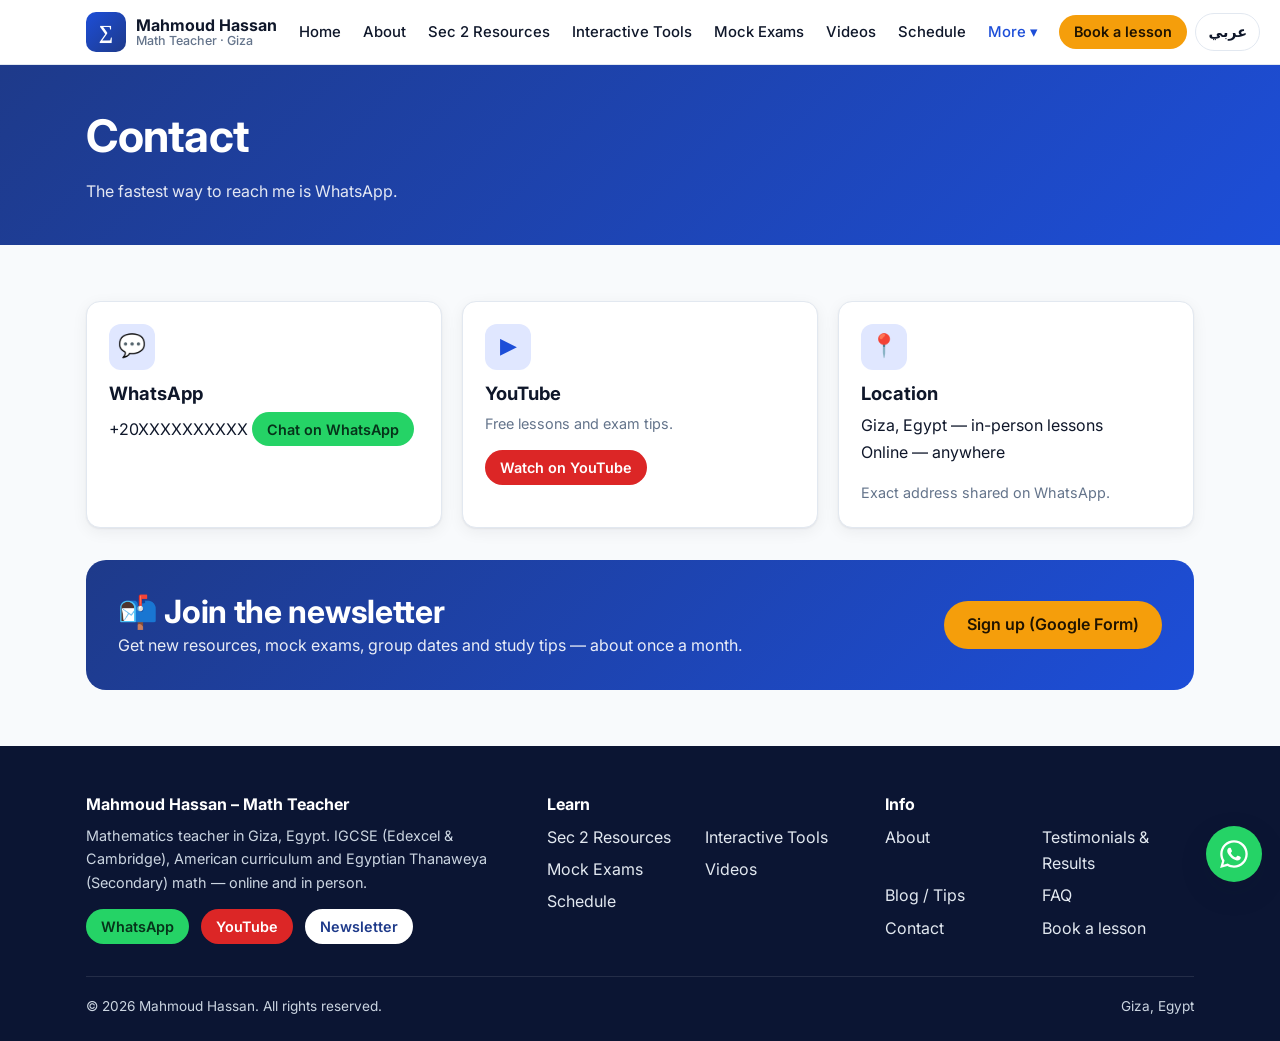
==== contact.html @ c02377ec "Build bilingual math teacher website for GitHub Pages Static HTML/CSS/JS site with English/Arabic (R" ====
<!DOCTYPE html>
<html lang="en" dir="ltr">
<head>
  <meta charset="utf-8">
  <meta name="viewport" content="width=device-width, initial-scale=1">
  <title>Contact Mahmoud Hassan – Math Teacher in Giza | WhatsApp & Newsletter</title>
  <meta name="title-ar" content="تواصل مع محمود حسن – مدرس رياضيات في الجيزة | واتساب والنشرة البريدية">
  <meta name="description" content="Contact Mahmoud Hassan, math teacher in Giza, Egypt, on WhatsApp or YouTube, and sign up for the newsletter.">
  <meta name="keywords" content="contact math teacher Giza, math tutor WhatsApp, math teacher Giza, Secondary 2 math, IGCSE math tutor, مدرس رياضيات الجيزة, رياضيات تانية ثانوي">
  <meta name="author" content="Mahmoud Hassan">
  <link rel="canonical" href="https://mahmoudhassanay-rg.github.io/mahmoud-math/contact.html">
  <meta property="og:type" content="website">
  <meta property="og:title" content="Contact Mahmoud Hassan – Math Teacher in Giza | WhatsApp & Newsletter">
  <meta property="og:description" content="Contact Mahmoud Hassan, math teacher in Giza, Egypt, on WhatsApp or YouTube, and sign up for the newsletter.">
  <meta property="og:url" content="https://mahmoudhassanay-rg.github.io/mahmoud-math/contact.html">
  <meta property="og:locale" content="en_US">
  <meta property="og:locale:alternate" content="ar_EG">
  <meta name="theme-color" content="#1e3a8a">
  <link rel="icon" href="assets/img/favicon.svg" type="image/svg+xml">
  <link rel="preconnect" href="https://fonts.googleapis.com">
  <link rel="preconnect" href="https://fonts.gstatic.com" crossorigin>
  <link rel="stylesheet" href="https://fonts.googleapis.com/css2?family=Cairo:wght@400;500;600;700;800&family=Inter:wght@400;500;600;700;800&display=swap">
  <link rel="stylesheet" href="assets/css/style.css">
  <script src="assets/js/lang-init.js"></script>
</head>
<body data-page="contact">
<main id="main">
  <section class="page-hero">
    <div class="container">
      <h1><span class="en">Contact</span><span class="ar">تواصل معي</span></h1>
      <p><span class="en">The fastest way to reach me is WhatsApp.</span><span class="ar">أسرع طريقة توصلّي بيها هي واتساب.</span></p>
    </div>
  </section>

  <section class="section">
    <div class="container">
      <div class="grid grid-3">
        <div class="card">
          <div class="card-icon">💬</div>
          <h3>WhatsApp</h3>
          <p class="ltr" data-config="whatsapp-number"></p>
          <a class="btn btn-whatsapp btn-sm" data-link="whatsapp" data-wa-text="Hello Mr. Mahmoud, I'd like to ask about math lessons." href="#"><span class="en">Chat on WhatsApp</span><span class="ar">كلّمني على واتساب</span></a>
        </div>
        <div class="card">
          <div class="card-icon">▶</div>
          <h3>YouTube</h3>
          <p class="small muted"><span class="en">Free lessons and exam tips.</span><span class="ar">دروس مجانية ونصائح للامتحانات.</span></p>
          <a class="btn btn-youtube btn-sm" data-link="youtube" href="#"><span class="en">Watch on YouTube</span><span class="ar">شاهد على يوتيوب</span></a>
        </div>
        <div class="card">
          <div class="card-icon">📍</div>
          <h3><span class="en">Location</span><span class="ar">المكان</span></h3>
          <p><span class="en">Giza, Egypt — in-person lessons</span><span class="ar">الجيزة، مصر — حصص حضوري</span><br><span class="en">Online — anywhere</span><span class="ar">أونلاين — من أي مكان</span></p>
          <p class="small muted mb-0"><span class="en">Exact address shared on WhatsApp.</span><span class="ar">العنوان بالتفصيل بيتبعت على واتساب.</span></p>
        </div>
        <div class="card" data-hide-if-empty>
          <div class="card-icon">✉️</div>
          <h3><span class="en">Email</span><span class="ar">البريد الإلكتروني</span></h3>
          <a data-link="email" href="#"></a>
        </div>
        <div class="card" data-hide-if-empty>
          <div class="card-icon">f</div>
          <h3>Facebook</h3>
          <a class="btn btn-outline btn-sm" data-link="facebook" href="#"><span class="en">Visit page</span><span class="ar">زور الصفحة</span></a>
        </div>
      </div>

      <div class="cta-banner mt-2">
        <div>
          <h2><span class="en">📬 Join the newsletter</span><span class="ar">📬 اشترك في النشرة البريدية</span></h2>
          <p><span class="en">Get new resources, mock exams, group dates and study tips — about once a month.</span><span class="ar">هيوصلك كل جديد: مصادر، امتحانات تجريبية، مواعيد المجموعات ونصائح مذاكرة — تقريبًا مرة في الشهر.</span></p>
        </div>
        <a class="btn btn-accent" data-link="newsletter" href="#"><span class="en">Sign up (Google Form)</span><span class="ar">اشترك (نموذج جوجل)</span></a>
      </div>
    </div>
  </section>
</main>

<script src="assets/js/config.js"></script>
<script src="assets/js/main.js"></script>

</body>
</html>
---- assets/css/style.css ----
/* =========================================================
   Mahmoud Hassan – Math Teacher
   Main stylesheet (mobile-first, LTR + RTL)
   ========================================================= */

:root {
  --primary: #1d4ed8;
  --primary-dark: #1e3a8a;
  --primary-soft: #e0e7ff;
  --accent: #f59e0b;
  --accent-soft: #fef3c7;
  --success: #15803d;
  --success-soft: #dcfce7;
  --danger: #b91c1c;
  --danger-soft: #fee2e2;
  --bg: #f8fafc;
  --surface: #ffffff;
  --surface-2: #f1f5f9;
  --text: #0f172a;
  --muted: #64748b;
  --border: #e2e8f0;
  --radius: 14px;
  --radius-sm: 8px;
  --shadow: 0 1px 2px rgba(15, 23, 42, .06), 0 4px 16px rgba(15, 23, 42, .06);
  --shadow-lg: 0 10px 30px rgba(15, 23, 42, .12);
  --max: 1140px;
  --font-en: "Inter", system-ui, -apple-system, "Segoe UI", Roboto, sans-serif;
  --font-ar: "Cairo", "Segoe UI", Tahoma, sans-serif;
  --whatsapp: #25d366;
}

/* ---------- Language visibility ---------- */
html[lang="ar"] .en,
html[lang="en"] .ar { display: none !important; }

*, *::before, *::after { box-sizing: border-box; }

html { scroll-behavior: smooth; -webkit-text-size-adjust: 100%; }

body {
  margin: 0;
  font-family: var(--font-en);
  font-size: 16px;
  line-height: 1.65;
  color: var(--text);
  background: var(--bg);
  overflow-x: hidden;
}
html[lang="ar"] body { font-family: var(--font-ar); line-height: 1.8; }

img { max-width: 100%; height: auto; display: block; }
a { color: var(--primary); text-decoration: none; }
a:hover { text-decoration: underline; }
h1, h2, h3, h4 { line-height: 1.25; margin: 0 0 .6em; color: var(--text); }
h1 { font-size: clamp(1.8rem, 4.5vw, 2.8rem); letter-spacing: -.02em; }
h2 { font-size: clamp(1.4rem, 3.2vw, 2rem); letter-spacing: -.01em; }
h3 { font-size: 1.15rem; }
p { margin: 0 0 1em; }
ul, ol { padding-inline-start: 1.3em; }
code { background: var(--surface-2); padding: .1em .35em; border-radius: 4px; font-size: .9em; }
sup, sub { line-height: 0; }

.container { width: 100%; max-width: var(--max); margin: 0 auto; padding: 0 16px; }
.section { padding: 56px 0; }
.section-sm { padding: 32px 0; }
.section-alt { background: var(--surface); border-block: 1px solid var(--border); }
.lead { font-size: 1.12rem; color: var(--muted); max-width: 70ch; }
.muted { color: var(--muted); }
.small { font-size: .9rem; }
.center { text-align: center; }
.mt-0 { margin-top: 0; } .mt-1 { margin-top: 1rem; } .mt-2 { margin-top: 2rem; }
.mb-0 { margin-bottom: 0; } .mb-1 { margin-bottom: 1rem; } .mb-2 { margin-bottom: 2rem; }
.visually-hidden { position: absolute !important; width: 1px; height: 1px; overflow: hidden; clip: rect(0 0 0 0); white-space: nowrap; }
.ltr { direction: ltr; unicode-bidi: isolate; display: inline-block; }

.skip-link { position: absolute; inset-inline-start: -999px; top: 0; background: var(--primary); color: #fff; padding: 8px 12px; z-index: 1000; }
.skip-link:focus { inset-inline-start: 8px; }

:focus-visible { outline: 3px solid var(--accent); outline-offset: 2px; }

/* ---------- Buttons ---------- */
.btn {
  display: inline-flex; align-items: center; justify-content: center; gap: .5em;
  padding: .75em 1.3em; border-radius: 999px; border: 2px solid transparent;
  font: inherit; font-weight: 600; cursor: pointer; text-decoration: none !important;
  transition: transform .15s ease, box-shadow .15s ease, background .15s ease;
  line-height: 1.2; white-space: nowrap;
}
.btn:hover { transform: translateY(-1px); box-shadow: var(--shadow); }
.btn:active { transform: translateY(0); }
.btn-primary { background: var(--primary); color: #fff; }
.btn-primary:hover { background: var(--primary-dark); }
.btn-accent { background: var(--accent); color: #1f1300; }
.btn-outline { background: transparent; color: var(--primary); border-color: var(--primary); }
.btn-ghost { background: var(--surface-2); color: var(--text); }
.btn-youtube { background: #dc2626; color: #fff; }
.btn-whatsapp { background: var(--whatsapp); color: #06331a; }
.btn-light { background: #fff; color: var(--primary-dark); }
.btn-sm { padding: .45em .9em; font-size: .9rem; }
.btn[disabled] { opacity: .55; cursor: not-allowed; transform: none; box-shadow: none; }
.btn-row { display: flex; flex-wrap: wrap; gap: 12px; }

/* ---------- Header / Nav ---------- */
.site-header {
  position: sticky; top: 0; z-index: 100;
  background: rgba(255, 255, 255, .92); backdrop-filter: saturate(180%) blur(10px);
  border-bottom: 1px solid var(--border);
}
.header-inner { display: flex; align-items: center; justify-content: space-between; gap: 12px; min-height: 64px; }
.brand { display: flex; align-items: center; gap: 10px; color: var(--text); font-weight: 700; text-decoration: none !important; }
.brand-logo {
  width: 40px; height: 40px; border-radius: 10px; flex: none;
  background: linear-gradient(135deg, var(--primary), var(--primary-dark));
  color: #fff; display: grid; place-items: center; font-size: 1.25rem; font-family: Georgia, serif; font-style: italic;
}
.brand-text { display: flex; flex-direction: column; line-height: 1.15; }
.brand-text { white-space: nowrap; }
.brand-text small { font-weight: 500; color: var(--muted); font-size: .78rem; }

.nav { display: none; }
.nav-list { list-style: none; margin: 0; padding: 0; display: flex; align-items: center; gap: 2px; }
.nav-list a, .nav-more-btn {
  display: block; padding: 8px 10px; border-radius: 8px; color: var(--text); font-weight: 500; font-size: .93rem;
  background: none; border: 0; font-family: inherit; cursor: pointer; text-decoration: none; white-space: nowrap;
}
.nav-list a:hover, .nav-more-btn:hover { background: var(--surface-2); text-decoration: none; }
.nav-list a[aria-current="page"] { color: var(--primary); background: var(--primary-soft); }
.nav-more { position: relative; }
.nav-dropdown {
  display: none; position: absolute; top: calc(100% + 6px); inset-inline-end: 0; min-width: 210px;
  background: var(--surface); border: 1px solid var(--border); border-radius: 12px; box-shadow: var(--shadow-lg);
  list-style: none; margin: 0; padding: 6px;
}
.nav-more.open .nav-dropdown { display: block; }

.header-actions { display: flex; align-items: center; gap: 8px; }
.lang-toggle {
  border: 1px solid var(--border); background: var(--surface); border-radius: 999px; padding: 6px 12px;
  font: inherit; font-weight: 600; font-size: .9rem; cursor: pointer; color: var(--text);
}
.lang-toggle:hover { background: var(--surface-2); }
.menu-toggle {
  display: inline-grid; place-items: center; width: 42px; height: 42px; border-radius: 10px;
  border: 1px solid var(--border); background: var(--surface); cursor: pointer; color: var(--text);
}
.header-book { display: none; }

.mobile-nav { display: none; border-top: 1px solid var(--border); background: var(--surface); max-height: calc(100vh - 64px); overflow-y: auto; }
.mobile-nav.open { display: block; }
.mobile-nav ul { list-style: none; margin: 0; padding: 8px 16px 16px; display: grid; grid-template-columns: 1fr 1fr; gap: 4px; }
.mobile-nav a { display: block; padding: 10px 12px; border-radius: 8px; color: var(--text); font-weight: 500; }
.mobile-nav a[aria-current="page"] { background: var(--primary-soft); color: var(--primary); }

@media (min-width: 1200px) {
  .nav { display: block; }
  .menu-toggle, .mobile-nav, .mobile-nav.open { display: none; }
  .header-book { display: inline-flex; }
}

/* ---------- Hero ---------- */
.hero {
  position: relative; overflow: hidden; color: #fff;
  background:
    radial-gradient(1000px 400px at 110% -10%, rgba(245, 158, 11, .35), transparent 60%),
    radial-gradient(800px 400px at -10% 120%, rgba(99, 102, 241, .45), transparent 60%),
    linear-gradient(135deg, #1e3a8a, #1d4ed8);
  padding: 64px 0 72px;
}
.hero::after {
  content: "∑  π  ∫  √  θ  ∞  Δ  ≈  ∂  λ"; position: absolute; inset-inline-end: -40px; bottom: -10px;
  font-size: 5rem; opacity: .07; white-space: nowrap; pointer-events: none; font-family: Georgia, serif;
}
.hero h1, .hero h2 { color: #fff; }
.hero .lead { color: rgba(255, 255, 255, .88); }
.hero-grid { display: grid; gap: 32px; align-items: center; }
.hero-badge {
  display: inline-block; background: rgba(255, 255, 255, .14); border: 1px solid rgba(255, 255, 255, .25);
  padding: 4px 12px; border-radius: 999px; font-size: .85rem; margin-bottom: 16px;
}
.hero-stats { display: grid; grid-template-columns: repeat(3, 1fr); gap: 12px; margin-top: 28px; }
.hero-stat { background: rgba(255, 255, 255, .1); border: 1px solid rgba(255, 255, 255, .18); border-radius: 12px; padding: 12px; text-align: center; }
.hero-stat strong { display: block; font-size: 1.4rem; }
.hero-stat span { font-size: .8rem; opacity: .9; }
@media (min-width: 900px) { .hero-grid { grid-template-columns: 1.2fr 1fr; } }

.page-hero { background: linear-gradient(135deg, #1e3a8a, #1d4ed8); color: #fff; padding: 44px 0 40px; }
.page-hero h1 { color: #fff; margin-bottom: .3em; }
.page-hero p { color: rgba(255, 255, 255, .88); margin: 0; max-width: 70ch; }
.breadcrumb { font-size: .85rem; opacity: .85; margin-bottom: 8px; }
.breadcrumb a { color: #fff; }

/* ---------- Cards & grids ---------- */
.grid { display: grid; gap: 20px; }
.grid-2 { grid-template-columns: 1fr; }
.grid-3 { grid-template-columns: 1fr; }
.grid-4 { grid-template-columns: 1fr; }
@media (min-width: 560px) { .grid-4 { grid-template-columns: 1fr 1fr; } }
@media (min-width: 700px) { .grid-2 { grid-template-columns: 1fr 1fr; } .grid-3 { grid-template-columns: 1fr 1fr; } }
@media (min-width: 980px) { .grid-3 { grid-template-columns: repeat(3, 1fr); } .grid-4 { grid-template-columns: repeat(4, 1fr); } }

.card {
  background: var(--surface); border: 1px solid var(--border); border-radius: var(--radius);
  padding: 22px; box-shadow: var(--shadow);
}
.card h3 { margin-bottom: .4em; }
.card p:last-child { margin-bottom: 0; }
.card-link { color: inherit; text-decoration: none !important; display: block; transition: transform .15s, box-shadow .15s; }
.card-link:hover { transform: translateY(-3px); box-shadow: var(--shadow-lg); }
.card-icon {
  width: 46px; height: 46px; border-radius: 12px; display: grid; place-items: center; font-size: 1.4rem;
  background: var(--primary-soft); color: var(--primary); margin-bottom: 12px; font-family: Georgia, serif;
}
.tag {
  display: inline-block; font-size: .78rem; font-weight: 600; padding: 2px 10px; border-radius: 999px;
  background: var(--primary-soft); color: var(--primary-dark);
}
.tag-accent { background: var(--accent-soft); color: #92400e; }
.tag-green { background: var(--success-soft); color: var(--success); }

.section-head { margin-bottom: 28px; }
.section-head p { color: var(--muted); margin: 0; }

/* ---------- Daily challenge ---------- */
.challenge {
  background: var(--surface); border-radius: var(--radius); border: 2px solid var(--accent);
  padding: 24px; box-shadow: var(--shadow-lg); position: relative;
}
.challenge-top { display: flex; justify-content: space-between; align-items: center; gap: 8px; flex-wrap: wrap; margin-bottom: 12px; }
.challenge-q { font-size: 1.15rem; font-weight: 500; }
.challenge-answer { margin-top: 16px; padding: 16px; border-radius: var(--radius-sm); background: var(--success-soft); display: none; }
.challenge-answer.show { display: block; }
.hero .challenge { color: var(--text); }

/* ---------- Math formatting ---------- */
.math { font-family: "Cambria Math", "STIX Two Math", Cambria, Georgia, "Times New Roman", serif; direction: ltr; unicode-bidi: isolate; display: inline-block; font-size: 1.05em; }
.math i, .math var { font-style: italic; }
.frac { display: inline-flex; flex-direction: column; vertical-align: middle; text-align: center; margin: 0 .15em; font-size: .92em; }
.frac > span:first-child { border-bottom: 1px solid currentColor; padding: 0 .2em; }
.frac > span:last-child { padding: 0 .2em; }
.binom { display: inline-flex; align-items: center; vertical-align: middle; }
.binom::before, .binom::after { font-size: 2em; font-weight: 200; line-height: 1; }
.binom::before { content: "("; } .binom::after { content: ")"; }
.binom > span { display: inline-flex; flex-direction: column; text-align: center; font-size: .85em; line-height: 1.15; }
.matrix { display: inline-flex; align-items: center; vertical-align: middle; gap: 2px; }
.matrix table { border-collapse: collapse; border-inline: 2px solid currentColor; border-radius: 4px; }
.matrix td { padding: 1px 8px; text-align: center; }
.mblock { display: block; text-align: center; margin: .6em 0; overflow-x: auto; }

/* ---------- Forms ---------- */
.form { display: grid; gap: 16px; }
.form-row { display: grid; gap: 16px; }
@media (min-width: 700px) { .form-row { grid-template-columns: 1fr 1fr; } }
label { font-weight: 600; font-size: .95rem; display: block; margin-bottom: 6px; }
input, select, textarea {
  width: 100%; font: inherit; color: var(--text); background: var(--surface);
  border: 1.5px solid var(--border); border-radius: 10px; padding: 11px 13px;
}
textarea { min-height: 120px; resize: vertical; }
input:focus, select:focus, textarea:focus { outline: none; border-color: var(--primary); box-shadow: 0 0 0 3px var(--primary-soft); }
.field-error { color: var(--danger); font-size: .85rem; margin-top: 4px; display: none; }
.invalid .field-error { display: block; }
.invalid input, .invalid select { border-color: var(--danger); }
.hint { font-size: .85rem; color: var(--muted); margin-top: 4px; }

/* ---------- Tables ---------- */
.table-wrap { overflow-x: auto; border-radius: var(--radius); border: 1px solid var(--border); background: var(--surface); }
table.table { width: 100%; border-collapse: collapse; min-width: 520px; }
.table th, .table td { padding: 12px 14px; text-align: start; border-bottom: 1px solid var(--border); vertical-align: top; }
.table th { background: var(--surface-2); font-size: .88rem; text-transform: uppercase; letter-spacing: .03em; color: var(--muted); }
html[lang="ar"] .table th { text-transform: none; letter-spacing: 0; }
.table tr:last-child td { border-bottom: 0; }

/* ---------- Schedule ---------- */
.week { display: grid; gap: 14px; grid-template-columns: 1fr; }
@media (min-width: 640px) { .week { grid-template-columns: repeat(2, 1fr); } }
@media (min-width: 980px) { .week { grid-template-columns: repeat(4, 1fr); } }
.day { background: var(--surface); border: 1px solid var(--border); border-radius: var(--radius); overflow: hidden; }
.day h3 { margin: 0; padding: 10px 14px; background: var(--primary-dark); color: #fff; font-size: 1rem; }
.day.today h3 { background: var(--accent); color: #1f1300; }
.day ul { list-style: none; margin: 0; padding: 10px; display: grid; gap: 8px; }
.slot { border-radius: 10px; padding: 10px 12px; background: var(--primary-soft); border-inline-start: 4px solid var(--primary); }
.slot.online { background: var(--success-soft); border-color: var(--success); }
.slot time, .slot .time { font-weight: 700; display: block; direction: ltr; unicode-bidi: isolate; }
html[lang="ar"] .slot .time { text-align: end; }
.slot small { color: var(--muted); display: block; }
.day .empty { color: var(--muted); font-size: .9rem; padding: 6px 4px; }

/* ---------- Accordion (FAQ, chapters) ---------- */
details.acc { background: var(--surface); border: 1px solid var(--border); border-radius: var(--radius); margin-bottom: 12px; overflow: hidden; }
details.acc > summary {
  cursor: pointer; list-style: none; padding: 16px 20px; font-weight: 600; display: flex; justify-content: space-between; align-items: center; gap: 12px;
}
details.acc > summary::-webkit-details-marker { display: none; }
details.acc > summary::after { content: "+"; font-size: 1.4rem; line-height: 1; color: var(--primary); transition: transform .2s; }
details.acc[open] > summary::after { transform: rotate(45deg); }
details.acc > .acc-body { padding: 0 20px 18px; }

/* ---------- Resources ---------- */
.chapter { scroll-margin-top: 80px; }
.chapter-head { display: flex; gap: 14px; align-items: center; }
.chapter-num {
  flex: none; width: 44px; height: 44px; border-radius: 12px; background: var(--primary); color: #fff;
  display: grid; place-items: center; font-weight: 700;
}
.res-cols { display: grid; gap: 16px; margin-top: 12px; }
@media (min-width: 800px) { .res-cols { grid-template-columns: repeat(3, 1fr); } }
.res-box { background: var(--surface-2); border-radius: 12px; padding: 14px; }
.res-box h4 { margin: 0 0 8px; font-size: .95rem; }
.res-box ul { margin: 0; padding-inline-start: 1.1em; }
.placeholder-note { color: var(--muted); font-size: .9rem; font-style: italic; margin: 0; }
.toc { display: flex; flex-wrap: wrap; gap: 8px; }
.toc a { background: var(--surface); border: 1px solid var(--border); border-radius: 999px; padding: 6px 14px; font-size: .9rem; color: var(--text); }

/* ---------- Placeholder blocks (testimonials, results) ---------- */
.placeholder {
  border: 2px dashed #94a3b8; border-radius: var(--radius); padding: 28px; text-align: center; background: repeating-linear-gradient(45deg, #fff, #fff 12px, #f8fafc 12px, #f8fafc 24px);
  color: var(--muted);
}
.placeholder strong { color: var(--text); display: block; margin-bottom: 6px; font-size: 1.05rem; }
.placeholder-label {
  display: inline-block; background: var(--accent-soft); color: #92400e; border: 1px solid #fcd34d;
  font-size: .78rem; font-weight: 700; padding: 2px 10px; border-radius: 999px; margin-bottom: 10px; letter-spacing: .04em;
}
.testimonial blockquote { margin: 0 0 12px; font-size: 1.02rem; }
.testimonial blockquote::before { content: "“"; font-size: 2.6rem; color: var(--accent); line-height: 0; vertical-align: -.4em; margin-inline-end: 4px; }
.testimonial cite { font-style: normal; font-weight: 600; }

/* ---------- Videos ---------- */
.video-card { padding: 0; overflow: hidden; }
.video-frame { position: relative; aspect-ratio: 16 / 9; background: #000; }
.video-frame iframe, .video-frame img { position: absolute; inset: 0; width: 100%; height: 100%; border: 0; object-fit: cover; }
.video-play {
  position: absolute; inset: 0; border: 0; padding: 0; background: transparent; cursor: pointer; display: grid; place-items: center;
}
.video-play span {
  width: 68px; height: 48px; border-radius: 14px; background: rgba(220, 38, 38, .92); display: grid; place-items: center; color: #fff; font-size: 1.4rem;
  transition: transform .15s;
}
.video-play:hover span { transform: scale(1.08); }
.video-body { padding: 14px 16px 16px; }
.video-body h3 { font-size: 1rem; margin: 0 0 4px; }
.filter-bar { display: flex; flex-wrap: wrap; gap: 8px; margin-bottom: 20px; }
.chip { border: 1px solid var(--border); background: var(--surface); border-radius: 999px; padding: 6px 14px; font: inherit; font-size: .9rem; cursor: pointer; color: var(--text); }
.chip.active { background: var(--primary); color: #fff; border-color: var(--primary); }

/* ---------- Tools ---------- */
.tool-tabs { display: flex; gap: 8px; overflow-x: auto; padding-bottom: 4px; margin-bottom: 20px; scrollbar-width: thin; }
.tool-tab {
  flex: none; border: 1px solid var(--border); background: var(--surface); padding: 10px 16px; border-radius: 12px;
  font: inherit; font-weight: 600; cursor: pointer; color: var(--text);
}
.tool-tab[aria-selected="true"] { background: var(--primary); color: #fff; border-color: var(--primary); }
.tool-panel { display: none; }
.tool-panel.active { display: block; }

.quiz-q { margin-bottom: 16px; }
.quiz-q .q-num { color: var(--muted); font-size: .85rem; font-weight: 600; }
.quiz-q .q-text { font-size: 1.08rem; font-weight: 500; margin: 4px 0 12px; }
.options { display: grid; gap: 8px; }
@media (min-width: 640px) { .options { grid-template-columns: 1fr 1fr; } }
.option {
  display: flex; align-items: center; gap: 10px; text-align: start; width: 100%;
  border: 1.5px solid var(--border); background: var(--surface); border-radius: 10px; padding: 10px 14px;
  font: inherit; cursor: pointer; color: var(--text); min-height: 48px;
}
.option:hover:not([disabled]) { border-color: var(--primary); background: var(--primary-soft); }
.option .opt-letter {
  flex: none; width: 28px; height: 28px; border-radius: 50%; background: var(--surface-2); display: grid; place-items: center; font-weight: 700; font-size: .85rem;
}
.option.selected { border-color: var(--primary); background: var(--primary-soft); }
.option.correct { border-color: var(--success); background: var(--success-soft); }
.option.correct .opt-letter { background: var(--success); color: #fff; }
.option.wrong { border-color: var(--danger); background: var(--danger-soft); }
.option.wrong .opt-letter { background: var(--danger); color: #fff; }
.option[disabled] { cursor: default; }
.feedback { margin-top: 12px; padding: 12px 14px; border-radius: 10px; display: none; }
.feedback.show { display: block; }
.feedback.ok { background: var(--success-soft); }
.feedback.bad { background: var(--danger-soft); }
.progress { height: 8px; background: var(--surface-2); border-radius: 999px; overflow: hidden; }
.progress > div { height: 100%; background: var(--primary); width: 0; transition: width .3s; }
.score-big { font-size: 2.6rem; font-weight: 800; color: var(--primary); }

.grapher-layout { display: grid; gap: 16px; }
@media (min-width: 900px) { .grapher-layout { grid-template-columns: 300px 1fr; align-items: start; } }
.canvas-wrap { position: relative; background: #fff; border: 1px solid var(--border); border-radius: var(--radius); overflow: hidden; touch-action: none; }
.canvas-wrap canvas { display: block; width: 100%; height: 420px; cursor: grab; }
.canvas-wrap canvas:active { cursor: grabbing; }
.fn-row { display: flex; align-items: center; gap: 8px; margin-bottom: 8px; }
.fn-row .swatch { flex: none; width: 14px; height: 14px; border-radius: 50%; }
.fn-row input { font-family: ui-monospace, Menlo, Consolas, monospace; direction: ltr; }
.fn-row .fn-label { flex: none; font-family: Georgia, serif; font-style: italic; direction: ltr; }
.fn-row button { flex: none; }
.coord-readout { position: absolute; bottom: 8px; inset-inline-end: 8px; background: rgba(255, 255, 255, .9); border: 1px solid var(--border); border-radius: 8px; padding: 2px 8px; font-size: .8rem; font-family: ui-monospace, monospace; direction: ltr; }
.err { color: var(--danger); font-size: .85rem; }

.matrix-layout { display: grid; gap: 16px; }
@media (min-width: 800px) { .matrix-layout { grid-template-columns: 1fr 1fr; } }
.matrix-input { display: inline-grid; gap: 6px; direction: ltr; padding: 6px 10px; border-inline: 3px solid var(--text); border-radius: 6px; }
.matrix-input input { width: 64px; padding: 8px 6px; text-align: center; }
.matrix-result { overflow-x: auto; direction: ltr; }
.matrix-result table { border-collapse: collapse; border-inline: 3px solid var(--text); border-radius: 6px; margin: 6px 0; }
.matrix-result td { padding: 4px 12px; text-align: center; font-family: Georgia, serif; font-size: 1.05rem; }
.size-select { display: flex; gap: 10px; align-items: center; flex-wrap: wrap; }
.size-select select { width: auto; }

.uc-layout { display: grid; gap: 16px; }
@media (min-width: 900px) { .uc-layout { grid-template-columns: 1fr 1fr; align-items: start; } }
.uc-svg { width: 100%; max-width: 480px; margin: 0 auto; display: block; background: #fff; border: 1px solid var(--border); border-radius: var(--radius); touch-action: none; direction: ltr; }
.uc-values { display: grid; grid-template-columns: 1fr 1fr; gap: 10px; }
.uc-value { background: var(--surface-2); border-radius: 10px; padding: 10px 12px; }
.uc-value .k { font-size: .82rem; color: var(--muted); display: block; }
.uc-value .v { font-weight: 700; font-family: Georgia, serif; font-size: 1.15rem; direction: ltr; unicode-bidi: isolate; display: inline-block; }
input[type="range"] { padding: 0; border: 0; box-shadow: none; accent-color: var(--primary); }
.special-angles { display: flex; flex-wrap: wrap; gap: 6px; }

/* ---------- Exams ---------- */
.exam-bar {
  position: sticky; top: 64px; z-index: 50; background: var(--surface); border: 1px solid var(--border);
  border-radius: var(--radius); padding: 10px 16px; display: flex; justify-content: space-between; align-items: center; gap: 12px; flex-wrap: wrap;
  box-shadow: var(--shadow); margin-bottom: 20px;
}
.timer { font-family: ui-monospace, Menlo, Consolas, monospace; font-size: 1.4rem; font-weight: 700; direction: ltr; }
.timer.warn { color: var(--danger); }
.exam-part h2 { display: flex; justify-content: space-between; align-items: baseline; gap: 12px; flex-wrap: wrap; }
.essay-q textarea { margin-top: 8px; }
.model-answer { margin-top: 12px; padding: 14px 16px; border-radius: 10px; background: var(--accent-soft); border-inline-start: 4px solid var(--accent); display: none; }
.model-answer.show { display: block; }
.self-mark { display: flex; align-items: center; gap: 8px; margin-top: 10px; flex-wrap: wrap; }
.self-mark input { width: 90px; }
.result-card { text-align: center; }

/* ---------- Blog ---------- */
.post-card .meta { font-size: .85rem; color: var(--muted); margin-bottom: 6px; }
.article { max-width: 760px; margin: 0 auto; }
.article h2 { margin-top: 1.6em; font-size: 1.45rem; }
.article h3 { margin-top: 1.3em; }
.article .meta { color: var(--muted); font-size: .9rem; margin-bottom: 24px; }
.callout { background: var(--primary-soft); border-radius: 12px; padding: 14px 18px; margin: 18px 0; }

/* ---------- CTA banner ---------- */
.cta-banner {
  background: linear-gradient(135deg, var(--primary-dark), var(--primary)); color: #fff; border-radius: 20px; padding: 32px;
  display: grid; gap: 16px; align-items: center;
}
.cta-banner h2 { color: #fff; margin: 0; }
.cta-banner p { margin: 0; opacity: .9; }
@media (min-width: 800px) { .cta-banner { grid-template-columns: 1fr auto; } }

/* ---------- Footer ---------- */
.site-footer { background: #0b1533; color: #cbd5e1; padding: 48px 0 24px; margin-top: 0; }
.site-footer a:not(.btn) { color: #e2e8f0; }
.site-footer h4 { color: #fff; font-size: 1rem; }
.footer-grid { display: grid; gap: 28px; grid-template-columns: 1fr; }
@media (min-width: 760px) { .footer-grid { grid-template-columns: 1.4fr 1fr 1fr; } }
.footer-links { list-style: none; margin: 0; padding: 0; display: grid; grid-template-columns: 1fr 1fr; gap: 6px; }
.footer-bottom { border-top: 1px solid rgba(255, 255, 255, .1); margin-top: 32px; padding-top: 18px; font-size: .85rem; display: flex; justify-content: space-between; flex-wrap: wrap; gap: 8px; }

.wa-float {
  position: fixed; bottom: 18px; inset-inline-end: 18px; z-index: 90; width: 56px; height: 56px; border-radius: 50%;
  background: var(--whatsapp); display: grid; place-items: center; box-shadow: var(--shadow-lg); color: #fff;
}
.wa-float:hover { transform: scale(1.06); }

/* ---------- Timeline (About) ---------- */
.timeline { list-style: none; margin: 0; padding: 0; position: relative; }
.timeline::before { content: ""; position: absolute; inset-inline-start: 11px; top: 4px; bottom: 4px; width: 2px; background: var(--border); }
.timeline li { position: relative; padding-inline-start: 40px; padding-bottom: 22px; }
.timeline li::before {
  content: ""; position: absolute; inset-inline-start: 4px; top: 6px; width: 16px; height: 16px; border-radius: 50%;
  background: var(--surface); border: 3px solid var(--primary);
}
.timeline li.progress-item::before { border-color: var(--accent); }

.avatar {
  width: 100%; max-width: 320px; aspect-ratio: 1; border-radius: 24px; margin: 0 auto;
  background: linear-gradient(135deg, var(--primary-soft), #fff); border: 1px solid var(--border);
  display: grid; place-items: center; color: var(--primary); font-size: 5rem; font-family: Georgia, serif; font-style: italic;
}

/* ---------- Print (formula sheets etc.) ---------- */
@media print {
  .site-header, .site-footer, .wa-float, .no-print, .page-hero .btn, .skip-link { display: none !important; }
  body { background: #fff; font-size: 12pt; }
  .page-hero { background: none !important; color: #000; padding: 0 0 8pt; border-bottom: 2px solid #000; }
  .page-hero h1, .page-hero p { color: #000; }
  .card { box-shadow: none; border: 1px solid #999; break-inside: avoid; }
  .section { padding: 12pt 0; }
  a { color: #000; }
}
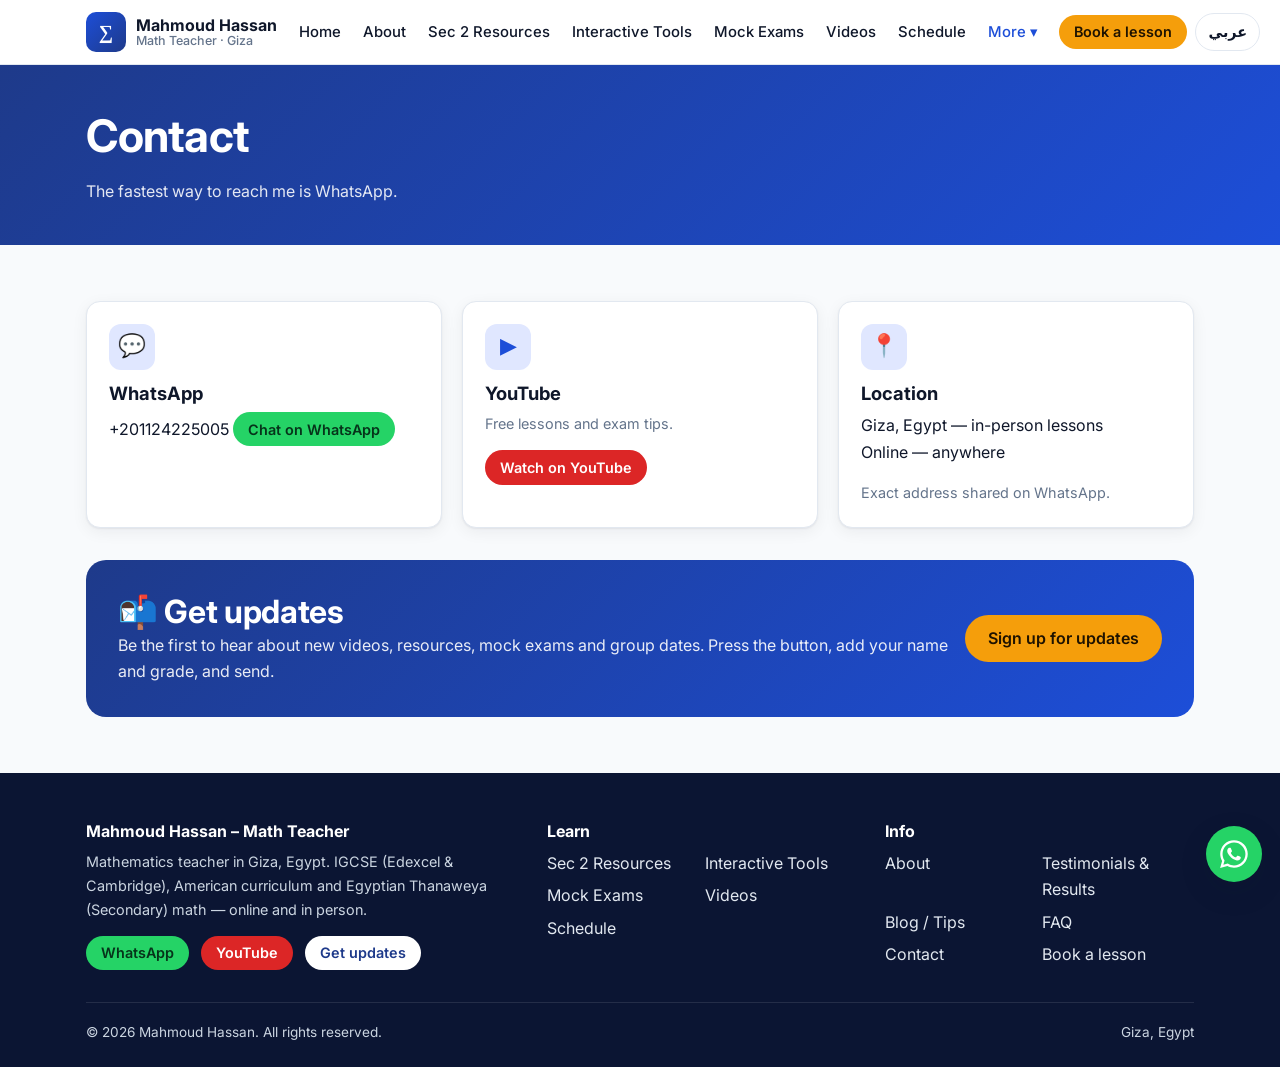
==== commit b687787a: "Use WhatsApp for the "Get updates" sign-up instead of a Google Form The button opens WhatsApp with a" ====
--- a/contact.html
+++ b/contact.html
@@ -3,15 +3,15 @@
 <head>
   <meta charset="utf-8">
   <meta name="viewport" content="width=device-width, initial-scale=1">
-  <title>Contact Mahmoud Hassan – Math Teacher in Giza | WhatsApp & Newsletter</title>
-  <meta name="title-ar" content="تواصل مع محمود حسن – مدرس رياضيات في الجيزة | واتساب والنشرة البريدية">
-  <meta name="description" content="Contact Mahmoud Hassan, math teacher in Giza, Egypt, on WhatsApp or YouTube, and sign up for the newsletter.">
+  <title>Contact Mahmoud Hassan – Math Teacher in Giza | WhatsApp & Updates</title>
+  <meta name="title-ar" content="تواصل مع محمود حسن – مدرس رياضيات في الجيزة | واتساب والتحديثات">
+  <meta name="description" content="Contact Mahmoud Hassan, math teacher in Giza, Egypt, on WhatsApp or YouTube, and sign up for updates on new videos, exams and groups.">
   <meta name="keywords" content="contact math teacher Giza, math tutor WhatsApp, math teacher Giza, Secondary 2 math, IGCSE math tutor, مدرس رياضيات الجيزة, رياضيات تانية ثانوي">
   <meta name="author" content="Mahmoud Hassan">
   <link rel="canonical" href="https://mahmoudhassanay-rg.github.io/mahmoud-math/contact.html">
   <meta property="og:type" content="website">
-  <meta property="og:title" content="Contact Mahmoud Hassan – Math Teacher in Giza | WhatsApp & Newsletter">
-  <meta property="og:description" content="Contact Mahmoud Hassan, math teacher in Giza, Egypt, on WhatsApp or YouTube, and sign up for the newsletter.">
+  <meta property="og:title" content="Contact Mahmoud Hassan – Math Teacher in Giza | WhatsApp & Updates">
+  <meta property="og:description" content="Contact Mahmoud Hassan, math teacher in Giza, Egypt, on WhatsApp or YouTube, and sign up for updates on new videos, exams and groups.">
   <meta property="og:url" content="https://mahmoudhassanay-rg.github.io/mahmoud-math/contact.html">
   <meta property="og:locale" content="en_US">
   <meta property="og:locale:alternate" content="ar_EG">
@@ -67,10 +67,10 @@
 
       <div class="cta-banner mt-2">
         <div>
-          <h2><span class="en">📬 Join the newsletter</span><span class="ar">📬 اشترك في النشرة البريدية</span></h2>
-          <p><span class="en">Get new resources, mock exams, group dates and study tips — about once a month.</span><span class="ar">هيوصلك كل جديد: مصادر، امتحانات تجريبية، مواعيد المجموعات ونصائح مذاكرة — تقريبًا مرة في الشهر.</span></p>
+          <h2><span class="en">📬 Get updates</span><span class="ar">📬 تابع كل جديد</span></h2>
+          <p><span class="en">Be the first to hear about new videos, resources, mock exams and group dates. Press the button, add your name and grade, and send.</span><span class="ar">اعرف أول بأول الفيديوهات والمصادر والامتحانات التجريبية ومواعيد المجموعات الجديدة. اضغط الزرار، اكتب اسمك وسنتك، وابعت.</span></p>
         </div>
-        <a class="btn btn-accent" data-link="newsletter" href="#"><span class="en">Sign up (Google Form)</span><span class="ar">اشترك (نموذج جوجل)</span></a>
+        <a class="btn btn-accent" data-link="newsletter" href="#"><span class="en">Sign up for updates</span><span class="ar">اشترك في التحديثات</span></a>
       </div>
     </div>
   </section>
